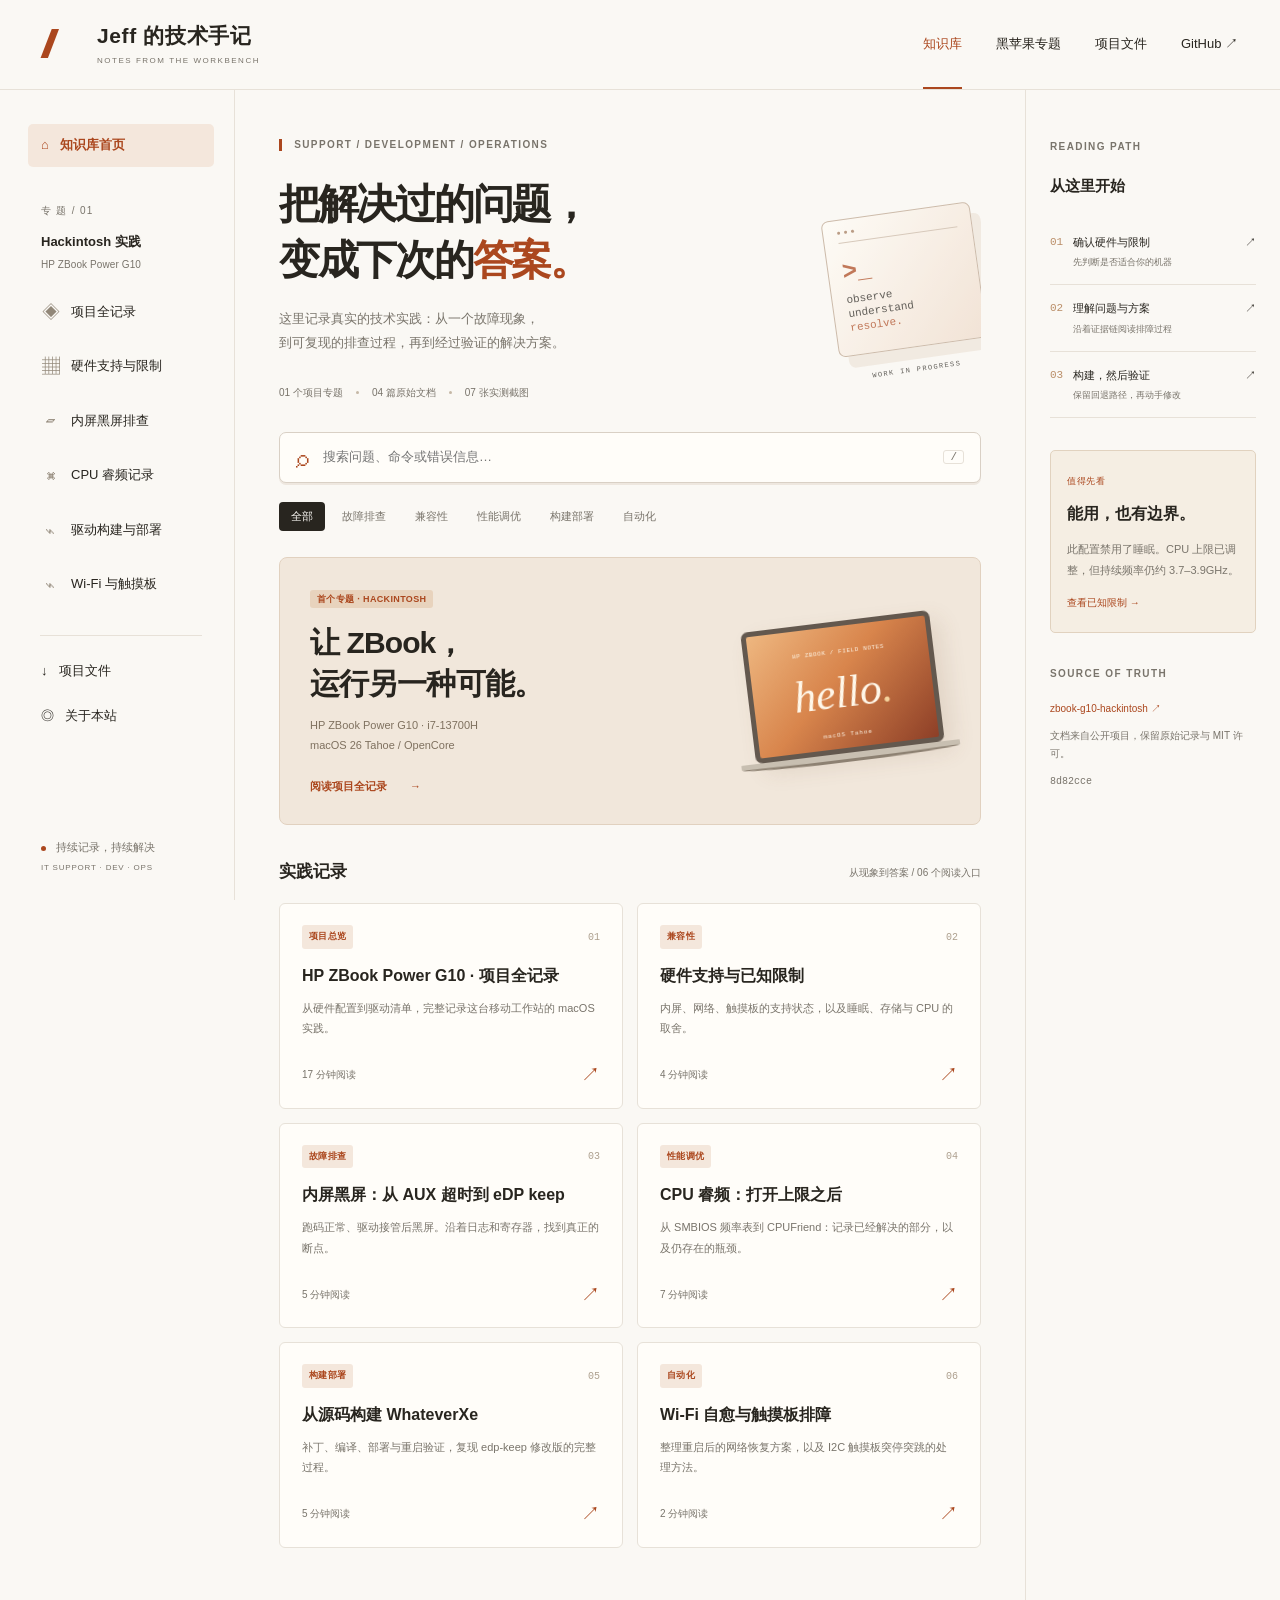
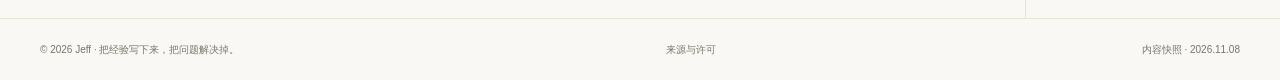
==== index.html @ 10a716d1 "Publish Hackintosh knowledge base Add ivory and orange knowledge-base design, full-text search, resp" ====
<!doctype html><html lang="zh-CN"><head><meta charset="utf-8"><meta name="viewport" content="width=device-width,initial-scale=1"><meta name="color-scheme" content="light"><meta name="description" content="Jeff 的个人技术知识库：IT 支持、开发与运维实践，HP ZBook Power G10 黑苹果配置与故障排查记录。"><title>知识库 · Jeff 的技术手记</title><link rel="icon" href="favicon.svg" type="image/svg+xml"><link rel="stylesheet" href="style.css"><script src="site.js" defer></script></head><body><a class="skip" href="#main">跳转到正文</a><header class="topbar"><a class="brand" href="index.html"><span class="brand-mark">//</span><span>Jeff 的技术手记<small>NOTES FROM THE WORKBENCH</small></span></a><nav class="top-nav" aria-label="主导航"><a href="index.html" aria-current="page">知识库</a><a href="overview.html">黑苹果专题</a><a href="files.html">项目文件</a><a href="https://github.com/EnormousKnob/zbook-g10-hackintosh" target="_blank" rel="noopener noreferrer">GitHub ↗</a></nav><button class="mobile-menu" aria-expanded="false" aria-controls="sidebar" aria-label="展开文档导航">☰</button></header><div class="layout"><aside class="sidebar" id="sidebar"><a class="side-home selected" href="index.html"><span>⌂</span> 知识库首页</a><p class="side-label">专 题 / 01</p><div class="side-topic">Hackintosh 实践<span>HP ZBook Power G10</span></div><nav aria-label="专题文档"><a href="overview.html" ><span class="nav-icon">◈</span>项目全记录</a><a href="hardware.html" ><span class="nav-icon">▦</span>硬件支持与限制</a><a href="display.html" ><span class="nav-icon">▱</span>内屏黑屏排查</a><a href="cpu.html" ><span class="nav-icon">⌘</span>CPU 睿频记录</a><a href="build.html" ><span class="nav-icon">⌁</span>驱动构建与部署</a><a href="wifi.html" ><span class="nav-icon">⌁</span>Wi-Fi 与触摸板</a></nav><div class="side-divider"></div><a class="" href="files.html"><span>↓</span> 项目文件</a><a class="" href="about.html"><span>◎</span> 关于本站</a><div class="sidebar-foot"><span class="status-dot"></span> 持续记录，持续解决<br><small>IT SUPPORT · DEV · OPS</small></div></aside><main id="main" tabindex="-1"><section class="hero"><p class="eyebrow"><span class="orange-line"></span> SUPPORT / DEVELOPMENT / OPERATIONS</p><h1>把解决过的问题，<br>变成下次的<span>答案。</span></h1><p class="hero-description">这里记录真实的技术实践：从一个故障现象，<br class="desktop-break">到可复现的排查过程，再到经过验证的解决方案。</p><div class="hero-meta"><span>01 个项目专题</span><i></i><span>04 篇原始文档</span><i></i><span>07 张实测截图</span></div><div class="hero-line-art" aria-hidden="true"><div class="art-window"><div><i></i><i></i><i></i></div><b>&gt;_</b><span>observe<br>understand<br><em>resolve.</em></span></div><div class="art-label">WORK IN PROGRESS</div></div></section><section class="library" aria-label="搜索技术文档"><label class="search-box"><span aria-hidden="true">⌕</span><input id="search" type="search" placeholder="搜索问题、命令或错误信息…" aria-label="搜索知识库"><kbd>/</kbd></label><div class="filter-row" aria-label="按主题筛选"><button class="active" data-filter="全部" aria-pressed="true">全部</button><button data-filter="故障排查" aria-pressed="false">故障排查</button><button data-filter="兼容性" aria-pressed="false">兼容性</button><button data-filter="性能调优" aria-pressed="false">性能调优</button><button data-filter="构建部署" aria-pressed="false">构建部署</button><button data-filter="自动化" aria-pressed="false">自动化</button></div><div id="search-results" hidden aria-live="polite"></div><div id="home-content"><a class="feature" href="overview.html"><div class="feature-copy"><span class="tag">首个专题 · HACKINTOSH</span><h2>让 ZBook，<br>运行另一种可能。</h2><p>HP ZBook Power G10 · i7-13700H<br>macOS 26 Tahoe / OpenCore</p><span class="feature-link">阅读项目全记录 <b>→</b></span></div><div class="device-art" aria-hidden="true"><div class="screen"><span>HP ZBOOK / FIELD NOTES</span><b>hello<span>.</span></b><small>macOS Tahoe</small></div><div class="device-base"></div></div></a><div class="section-title"><h2>实践记录</h2><span>从现象到答案 / 06 个阅读入口</span></div><div class="card-grid"><a class="article-card" data-search="hp zbook power g10 · 项目全记录 项目总览 从硬件配置到驱动清单，完整记录这台移动工作站的 macos 实践。" data-tag="项目总览" href="overview.html"><div class="card-top"><span class="tag">项目总览</span><span class="card-number">01</span></div><h3>HP ZBook Power G10 · 项目全记录</h3><p>从硬件配置到驱动清单，完整记录这台移动工作站的 macOS 实践。</p><div class="card-bottom"><span>17 分钟阅读</span><span class="arrow">↗</span></div></a><a class="article-card" data-search="硬件支持与已知限制 兼容性 内屏、网络、触摸板的支持状态，以及睡眠、存储与 cpu 的取舍。" data-tag="兼容性" href="hardware.html"><div class="card-top"><span class="tag">兼容性</span><span class="card-number">02</span></div><h3>硬件支持与已知限制</h3><p>内屏、网络、触摸板的支持状态，以及睡眠、存储与 CPU 的取舍。</p><div class="card-bottom"><span>4 分钟阅读</span><span class="arrow">↗</span></div></a><a class="article-card" data-search="内屏黑屏：从 aux 超时到 edp keep 故障排查 跑码正常、驱动接管后黑屏。沿着日志和寄存器，找到真正的断点。" data-tag="故障排查" href="display.html"><div class="card-top"><span class="tag">故障排查</span><span class="card-number">03</span></div><h3>内屏黑屏：从 AUX 超时到 eDP keep</h3><p>跑码正常、驱动接管后黑屏。沿着日志和寄存器，找到真正的断点。</p><div class="card-bottom"><span>5 分钟阅读</span><span class="arrow">↗</span></div></a><a class="article-card" data-search="cpu 睿频：打开上限之后 性能调优 从 smbios 频率表到 cpufriend：记录已经解决的部分，以及仍存在的瓶颈。" data-tag="性能调优" href="cpu.html"><div class="card-top"><span class="tag">性能调优</span><span class="card-number">04</span></div><h3>CPU 睿频：打开上限之后</h3><p>从 SMBIOS 频率表到 CPUFriend：记录已经解决的部分，以及仍存在的瓶颈。</p><div class="card-bottom"><span>7 分钟阅读</span><span class="arrow">↗</span></div></a><a class="article-card" data-search="从源码构建 whateverxe 构建部署 补丁、编译、部署与重启验证，复现 edp-keep 修改版的完整过程。" data-tag="构建部署" href="build.html"><div class="card-top"><span class="tag">构建部署</span><span class="card-number">05</span></div><h3>从源码构建 WhateverXe</h3><p>补丁、编译、部署与重启验证，复现 edp-keep 修改版的完整过程。</p><div class="card-bottom"><span>5 分钟阅读</span><span class="arrow">↗</span></div></a><a class="article-card" data-search="wi-fi 自愈与触摸板排障 自动化 整理重启后的网络恢复方案，以及 i2c 触摸板突停突跳的处理方法。" data-tag="自动化" href="wifi.html"><div class="card-top"><span class="tag">自动化</span><span class="card-number">06</span></div><h3>Wi-Fi 自愈与触摸板排障</h3><p>整理重启后的网络恢复方案，以及 I2C 触摸板突停突跳的处理方法。</p><div class="card-bottom"><span>2 分钟阅读</span><span class="arrow">↗</span></div></a></div><p class="filter-empty" hidden>这个分类下暂无内容。</p></div></section></main><aside class="right-rail"><div class="rail-section"><p class="eyebrow">READING PATH</p><h3>从这里开始</h3><a class="path-link" href="hardware.html"><b>01</b><span>确认硬件与限制<small>先判断是否适合你的机器</small></span>↗</a><a class="path-link" href="display.html"><b>02</b><span>理解问题与方案<small>沿着证据链阅读排障过程</small></span>↗</a><a class="path-link" href="build.html"><b>03</b><span>构建，然后验证<small>保留回退路径，再动手修改</small></span>↗</a></div><div class="rail-note"><span>值得先看</span><h3>能用，也有边界。</h3><p>此配置禁用了睡眠。CPU 上限已调整，但持续频率仍约 3.7–3.9GHz。</p><a href="hardware.html">查看已知限制 →</a></div><div class="rail-source"><p class="eyebrow">SOURCE OF TRUTH</p><a href="https://github.com/EnormousKnob/zbook-g10-hackintosh">zbook-g10-hackintosh ↗</a><p>文档来自公开项目，保留原始记录与 MIT 许可。</p><code>8d82cce</code></div></aside></div><footer class="site-footer"><span>© 2026 Jeff · 把经验写下来，把问题解决掉。</span><a href="about.html">来源与许可</a><span>内容快照 · 2026.11.08</span></footer><div class="toast" role="status" aria-live="polite"></div></body></html>
---- style.css ----
:root{--paper:#faf8f4;--card:#fffdf9;--ink:#28251f;--muted:#79746b;--line:#e7e1d8;--orange:#ab471e;--wash:#f4e7dc;--soft:#f2eee7}*{box-sizing:border-box}html{scroll-behavior:smooth;scroll-padding-top:100px}body{margin:0;background:var(--paper);color:var(--ink);font-family:-apple-system,BlinkMacSystemFont,"Segoe UI","Microsoft YaHei",sans-serif;font-size:14px;line-height:1.75}a{color:inherit;text-decoration:none}button,input{font:inherit}button,a,input{touch-action:manipulation}button{cursor:pointer}a:focus-visible,button:focus-visible,input:focus-visible,summary:focus-visible{outline:3px solid #c57651;outline-offset:4px}a:hover{color:var(--orange)}.topbar{height:90px;border-bottom:1px solid var(--line);display:flex;align-items:center;justify-content:space-between;padding:0 42px;position:sticky;top:0;background:rgba(250,248,244,.97);z-index:20}.brand{display:flex;align-items:center;gap:15px;font-size:21px;font-weight:750;letter-spacing:.03em;line-height:1.25}.brand-mark{font-size:39px;color:var(--orange);font-style:italic;font-weight:900;letter-spacing:-8px;width:40px}.brand small{display:block;font-size:8px;letter-spacing:.19em;color:var(--muted);margin-top:6px;font-weight:500}.top-nav{display:flex;align-items:center;gap:34px;font-size:13px}.top-nav a[aria-current]{color:var(--orange);position:relative}.top-nav a[aria-current]:after{content:"";height:2px;background:var(--orange);position:absolute;bottom:-33px;left:0;right:0}.layout{max-width:1680px;margin:auto;display:grid;grid-template-columns:235px minmax(0,1fr) 255px;min-height:calc(100vh - 165px)}.sidebar{position:sticky;top:90px;height:calc(100vh - 90px);padding:34px 20px 24px 28px;border-right:1px solid var(--line);font-size:13px;overflow:auto;display:flex;flex-direction:column}.sidebar a{display:flex;align-items:center;gap:11px;padding:10px 13px;border-radius:5px;margin-bottom:3px}.sidebar a.selected{color:var(--orange);background:var(--wash);font-weight:650}.side-label{font-size:10px;letter-spacing:.13em;color:var(--muted);margin:32px 13px 12px}.side-topic{font-weight:700;margin:0 13px 13px}.side-topic span{display:block;color:var(--muted);font-size:10px;font-weight:400;letter-spacing:.01em;margin-top:2px}.nav-icon{font-size:18px;width:19px;text-align:center;color:#918778}.side-divider{border-top:1px solid var(--line);margin:21px 12px 14px}.sidebar-foot{margin-top:auto;padding:50px 13px 0;font-size:11px;color:var(--muted)}.sidebar-foot small{font-size:8px;letter-spacing:.1em}.status-dot{display:inline-block;width:5px;height:5px;border-radius:50%;background:var(--orange);margin-right:7px}.layout main{min-width:0;padding:46px 44px 70px}.right-rail{border-left:1px solid var(--line);padding:48px 24px;font-size:12px}.eyebrow{font-size:10px;letter-spacing:.14em;font-weight:650;color:var(--muted);margin:0 0 17px}.orange-line{display:inline-block;width:3px;height:12px;background:var(--orange);margin-right:8px;vertical-align:middle}.hero{position:relative;min-height:290px;padding:0 0 30px;overflow:hidden}.hero h1{font-size:clamp(30px,3.2vw,46px);letter-spacing:-.055em;line-height:1.37;margin:22px 0 19px;font-weight:780;position:relative;z-index:2}.hero h1 span{color:var(--orange)}.hero-description{color:var(--muted);font-size:13px;line-height:1.9;position:relative;z-index:2}.hero-meta{display:flex;align-items:center;gap:13px;font-size:10px;color:var(--muted);margin-top:28px}.hero-meta i{height:3px;width:3px;border-radius:50%;background:#c5b8a6}.hero-line-art{position:absolute;right:0;top:75px;width:150px;transform:rotate(-8deg);opacity:.72}.art-window{border:1px solid #bca48e;border-radius:7px;background:linear-gradient(130deg,#fffdf7,#eedbca);box-shadow:9px 12px 0 #eee5da;padding:11px 14px 19px}.art-window>div{display:flex;gap:4px;border-bottom:1px solid #cab8a6;padding-bottom:8px}.art-window i{height:3px;width:3px;background:#a27a5c;border-radius:50%}.art-window b{display:block;color:var(--orange);font-size:25px;padding-top:6px}.art-window>span{font-family:monospace;font-size:11px;line-height:1.3;display:block}.art-window em{font-style:normal;color:var(--orange)}.art-label{font:7px monospace;letter-spacing:.2em;margin-top:18px;text-align:center}.search-box{display:flex;align-items:center;gap:12px;background:var(--card);border:1px solid #d9d0c5;border-radius:7px;padding:12px 16px;box-shadow:0 2px 0 #eee7df}.search-box>span{font-size:25px;line-height:1;color:var(--orange)}.search-box input{min-width:0;width:100%;border:0;background:transparent;outline:none;color:var(--ink);font-size:13px}.search-box kbd{font:11px monospace;border:1px solid var(--line);padding:0 6px;color:var(--muted);border-radius:3px}.filter-row{display:flex;gap:5px;flex-wrap:wrap;margin:19px 0 26px}.filter-row button{border:0;background:transparent;padding:5px 12px;border-radius:4px;font-size:11px;color:var(--muted)}.filter-row button.active{background:var(--ink);color:var(--paper)}.feature{display:flex;position:relative;min-height:245px;background:#f1e7db;border:1px solid #e1d1bf;border-radius:8px;padding:27px 30px;overflow:hidden}.tag{font-size:9px;font-weight:650;color:var(--orange);background:var(--wash);padding:4px 7px;border-radius:3px;letter-spacing:.04em;white-space:nowrap}.feature .tag{background:#e8d3bd}.feature h2{font-size:30px;line-height:1.35;letter-spacing:-.03em;margin:14px 0 12px}.feature p{font-size:11px;color:#7f715f;line-height:1.8;margin:0 0 17px}.feature-link{font-size:11px;color:var(--orange);font-weight:650}.feature-link b{margin-left:20px}.device-art{position:absolute;right:6%;top:63px;width:190px;transform:rotate(-7deg)}.screen{height:132px;border:5px solid #63584e;border-radius:7px;background:linear-gradient(135deg,#eeb780,#d8854c 45%,#8d3f27);box-shadow:9px 10px 22px #76512e20;text-align:center;padding-top:10px;color:#fff7e9}.screen>span{font:6px monospace;letter-spacing:.1em}.screen b{display:block;font:italic 44px Georgia,serif;line-height:1.2;margin-top:6px}.screen b span{color:#f5d49e}.screen small{font:6px monospace;letter-spacing:.15em}.device-base{background:#c8bfb1;height:9px;width:220px;margin-left:-15px;border-radius:1px 1px 50% 50%;border-bottom:3px solid #8d8172}.section-title{display:flex;align-items:center;justify-content:space-between;margin:32px 0 16px}.section-title h2{font-size:17px;margin:0}.section-title>span{font-size:10px;color:var(--muted)}.card-grid{display:grid;grid-template-columns:repeat(2,minmax(0,1fr));gap:14px}.article-card{padding:21px 22px 16px;background:var(--card);border:1px solid var(--line);border-radius:6px;display:flex;flex-direction:column;transition:border-color .2s,transform .2s}.article-card:hover{border-color:#c49b7a;transform:translateY(-2px)}.card-top,.card-bottom{display:flex;justify-content:space-between;align-items:center}.card-number{font:10px monospace;color:#ad9f8e}.article-card h3{font-size:16px;line-height:1.55;margin:15px 0 9px;color:var(--ink)}.article-card p{font-size:11px;line-height:1.85;color:var(--muted);margin:0 0 20px}.card-bottom{margin-top:auto;font-size:10px;color:var(--muted)}.arrow{font-size:19px;color:var(--orange)}.right-rail h3{font-size:15px;margin:0 0 20px}.path-link{display:flex;gap:10px;align-items:flex-start;padding:14px 0;border-bottom:1px solid var(--line);font-size:11px}.path-link b{font:11px monospace;color:#ba8e68;margin-top:3px}.path-link span{flex:1}.path-link small{display:block;color:var(--muted);font-size:9px;margin-top:3px;line-height:1.7}.rail-note{border:1px solid #e1d2bf;background:#f5eee3;border-radius:5px;padding:19px 16px;margin:32px 0}.rail-note>span{font-size:9px;letter-spacing:.08em;color:var(--orange)}.rail-note h3{margin:9px 0;font-size:16px}.rail-note p{color:var(--muted);font-size:11px;line-height:1.9}.rail-note a{font-size:10px;color:var(--orange)}.rail-source{font-size:10px;color:var(--muted);overflow-wrap:anywhere;margin-top:28px}.rail-source a{color:var(--orange);font-size:10px}.rail-source code{font:10px monospace}.site-footer{border-top:1px solid var(--line);padding:22px 40px;display:flex;justify-content:space-between;font-size:10px;color:var(--muted);gap:15px}.mobile-menu{display:none}.breadcrumb{font-size:11px;color:var(--muted);display:flex;gap:10px;flex-wrap:wrap;margin-bottom:24px}.article-meta{display:flex;gap:15px;align-items:center;font-size:10px;color:var(--muted);margin-bottom:18px}.article-source-note{font-size:11px;border-left:2px solid #bd734a;background:#f4ede3;padding:11px 14px;color:#7a6957;margin-bottom:28px}.article-source-note a{text-decoration:underline}.prose{font-size:14px;line-height:1.95;overflow-wrap:anywhere}.prose h1{font-size:31px;line-height:1.45;letter-spacing:-.03em;margin:0 0 24px}.prose h2{font-size:22px;margin:44px 0 18px;padding-bottom:9px;border-bottom:1px solid var(--line)}.prose h3{font-size:17px;margin:28px 0 14px}.prose p{margin:16px 0}.prose a{color:var(--orange);text-decoration:underline;text-underline-offset:3px}.prose ul,.prose ol{padding-left:23px}.prose li{margin:6px 0}.prose blockquote{margin:22px 0;padding:3px 19px;background:#f1e9de;border-left:3px solid #b78056;color:#665745}.prose code{font-family:Consolas,"SFMono-Regular",monospace;font-size:.85em;background:#f0e9df;padding:2px 5px;border-radius:3px;word-break:break-word}.code-block{position:relative}.prose pre{background:#2d2a25;color:#f1e5d7;border-radius:6px;padding:38px 20px 20px;overflow:auto;font-size:12px;line-height:1.8;tab-size:4}.prose pre code{background:none;padding:0;color:inherit;word-break:normal}.copy-code{position:absolute;top:7px;right:9px;border:1px solid #63584c;color:#e9d4bd;background:#39352f;border-radius:4px;font-size:10px;padding:2px 9px}.table-scroll{max-width:100%;overflow:auto;margin:23px 0;border:1px solid var(--line);border-radius:5px}.prose table{border-collapse:collapse;width:100%;min-width:420px;font-size:12px;line-height:1.75}.prose th,.prose td{padding:11px 13px;border-bottom:1px solid var(--line);text-align:left;vertical-align:top}.prose th{background:#eee6db;white-space:nowrap;font-weight:600}.prose tr:last-child td{border-bottom:0}.prose tr:nth-child(even) td{background:#f6f2ec}.prose img{max-width:100%;height:auto;border-radius:4px;cursor:zoom-in}.prose hr{border:0;border-top:1px solid var(--line);margin:38px 0}.prose summary{cursor:pointer;color:var(--orange);padding:10px 0}.toc{position:sticky;top:125px;max-height:65vh;overflow:auto}.toc a{display:block;font-size:11px;line-height:1.65;margin:0 0 12px;color:var(--muted);border-left:1px solid var(--line);padding-left:12px}.toc a:hover,.toc a.current{color:var(--orange);border-color:var(--orange)}.article-end{border-top:1px solid var(--line);margin-top:40px;padding-top:18px;display:flex;flex-wrap:wrap;gap:12px;font-size:10px;justify-content:space-between;color:var(--muted)}.article-end a{color:var(--orange)}.page-title{font-size:34px;line-height:1.5;margin:10px 0 16px;letter-spacing:-.03em}.lead{color:var(--muted);font-size:14px}.notice{background:#f4e9dc;border-left:3px solid var(--orange);padding:16px 20px;margin:28px 0;font-size:12px}.notice p{margin:8px 0}.notice a{text-decoration:underline;color:var(--orange)}.download-group{margin:34px 0}.download-group h2{font-size:18px}.download-row{display:flex;align-items:center;justify-content:space-between;gap:15px;padding:13px 15px;border:1px solid var(--line);border-bottom:0;background:var(--card);font-size:11px;overflow-wrap:anywhere}.download-row:last-child{border-bottom:1px solid var(--line)}.download-row small{display:block;font-size:9px;color:var(--muted)}.download-row>span:last-child{white-space:nowrap;color:var(--muted);font-size:10px}.button{display:inline-block;background:var(--orange);color:white;padding:10px 20px;border-radius:5px;margin-top:20px}.button:hover{color:white;background:#883b1c}.skip{position:fixed;top:-100px;left:15px;background:var(--ink);color:white;padding:10px;z-index:99}.skip:focus{top:10px}.toast{position:fixed;bottom:25px;left:50%;transform:translateX(-50%);background:var(--ink);color:var(--paper);border-radius:6px;padding:9px 18px;z-index:50;opacity:0;pointer-events:none;font-size:12px}.toast.visible{opacity:1}.search-summary{font-size:12px;color:var(--muted);margin:22px 0}.search-result{display:block;padding:18px 0;border-bottom:1px solid var(--line)}.search-result h3{font-size:16px;margin:0 0 8px}.search-result p{font-size:12px;color:var(--muted);margin:5px 0;overflow-wrap:anywhere}.search-result small{font-size:10px;color:var(--orange)}[hidden]{display:none!important}dialog{border:0;padding:10px;background:var(--paper);max-width:94vw;max-height:94vh;border-radius:6px}dialog::backdrop{background:#211b15d9}dialog img{max-width:87vw;max-height:82vh;display:block}dialog button{display:block;margin:0 0 8px auto;background:var(--ink);color:white;border:0;padding:5px 13px;border-radius:3px}
@media(min-width:1500px){.layout main{padding:50px 58px 80px}.hero h1{font-size:49px}.hero-line-art{right:20px;width:170px}.device-art{width:220px}.screen{height:145px}.device-base{width:250px}}
@media(max-width:1220px){.layout{grid-template-columns:210px minmax(0,1fr)}.right-rail{display:none}.layout main{padding:38px 36px 65px}.sidebar{padding-left:18px}.hero-line-art{right:20px}.topbar{padding:0 28px}}
@media(max-width:800px){.layout{grid-template-columns:180px minmax(0,1fr)}.sidebar{padding:25px 10px;font-size:11px}.sidebar a{padding:9px 8px;gap:8px}.layout main{padding:30px 25px 50px}.hero h1{font-size:32px}.hero-line-art{display:none}.top-nav{gap:18px;font-size:11px}.brand{font-size:17px}.feature{padding:24px;min-height:220px}.feature h2{font-size:25px}.device-art{right:15px;top:86px;width:120px;opacity:.65}.screen{height:90px;border-width:3px}.screen b{font-size:27px}.screen>span{font-size:4px}.device-base{width:140px;margin-left:-10px}.card-grid{grid-template-columns:1fr}.hero-meta{gap:8px;font-size:9px}.section-title>span{font-size:9px}.prose h1{font-size:27px}}
@media(max-width:600px){.topbar{height:74px;padding:0 20px}.brand{font-size:17px;gap:10px}.brand-mark{font-size:32px;width:33px}.brand small{font-size:7px}.top-nav{display:none}.mobile-menu{display:block;background:none;border:1px solid var(--line);border-radius:4px;font-size:19px;padding:2px 10px;color:var(--orange)}.layout{display:block}.sidebar{display:none;position:fixed;top:74px;left:0;width:265px;height:calc(100dvh - 74px);z-index:19;background:var(--paper);box-shadow:10px 0 40px #29211b25;font-size:13px;padding:22px}.sidebar.open{display:flex}.layout main{padding:30px 22px 50px}.hero{min-height:290px}.hero h1{font-size:35px;margin-top:24px}.hero .eyebrow{font-size:8px;letter-spacing:.1em}.hero-description{font-size:12px}.hero-meta{font-size:9px;margin-top:25px;gap:10px}.search-box{padding:12px}.filter-row{gap:2px;margin:16px 0 22px}.filter-row button{padding:5px 9px;font-size:10px}.feature{padding:24px;min-height:245px}.feature h2{font-size:29px}.device-art{width:125px;top:98px;right:14px;opacity:.8}.screen{height:95px}.device-base{width:145px}.section-title{margin-top:28px}.section-title>span{font-size:8px}.article-card{padding:20px}.site-footer{padding:22px;flex-wrap:wrap;font-size:9px}.site-footer>span:last-child{width:100%}.prose{font-size:13px}.prose h1{font-size:27px}.prose h2{font-size:20px}.prose h3{font-size:16px}.page-title{font-size:29px}.article-source-note{font-size:10px}.breadcrumb{font-size:10px}.download-row{padding:12px 10px}.article-meta{font-size:9px}.desktop-break{display:none}}
@media(prefers-reduced-motion:reduce){html{scroll-behavior:auto}*{transition:none!important}}
@media(max-width:600px){.device-art{display:none}.feature{min-height:240px}}
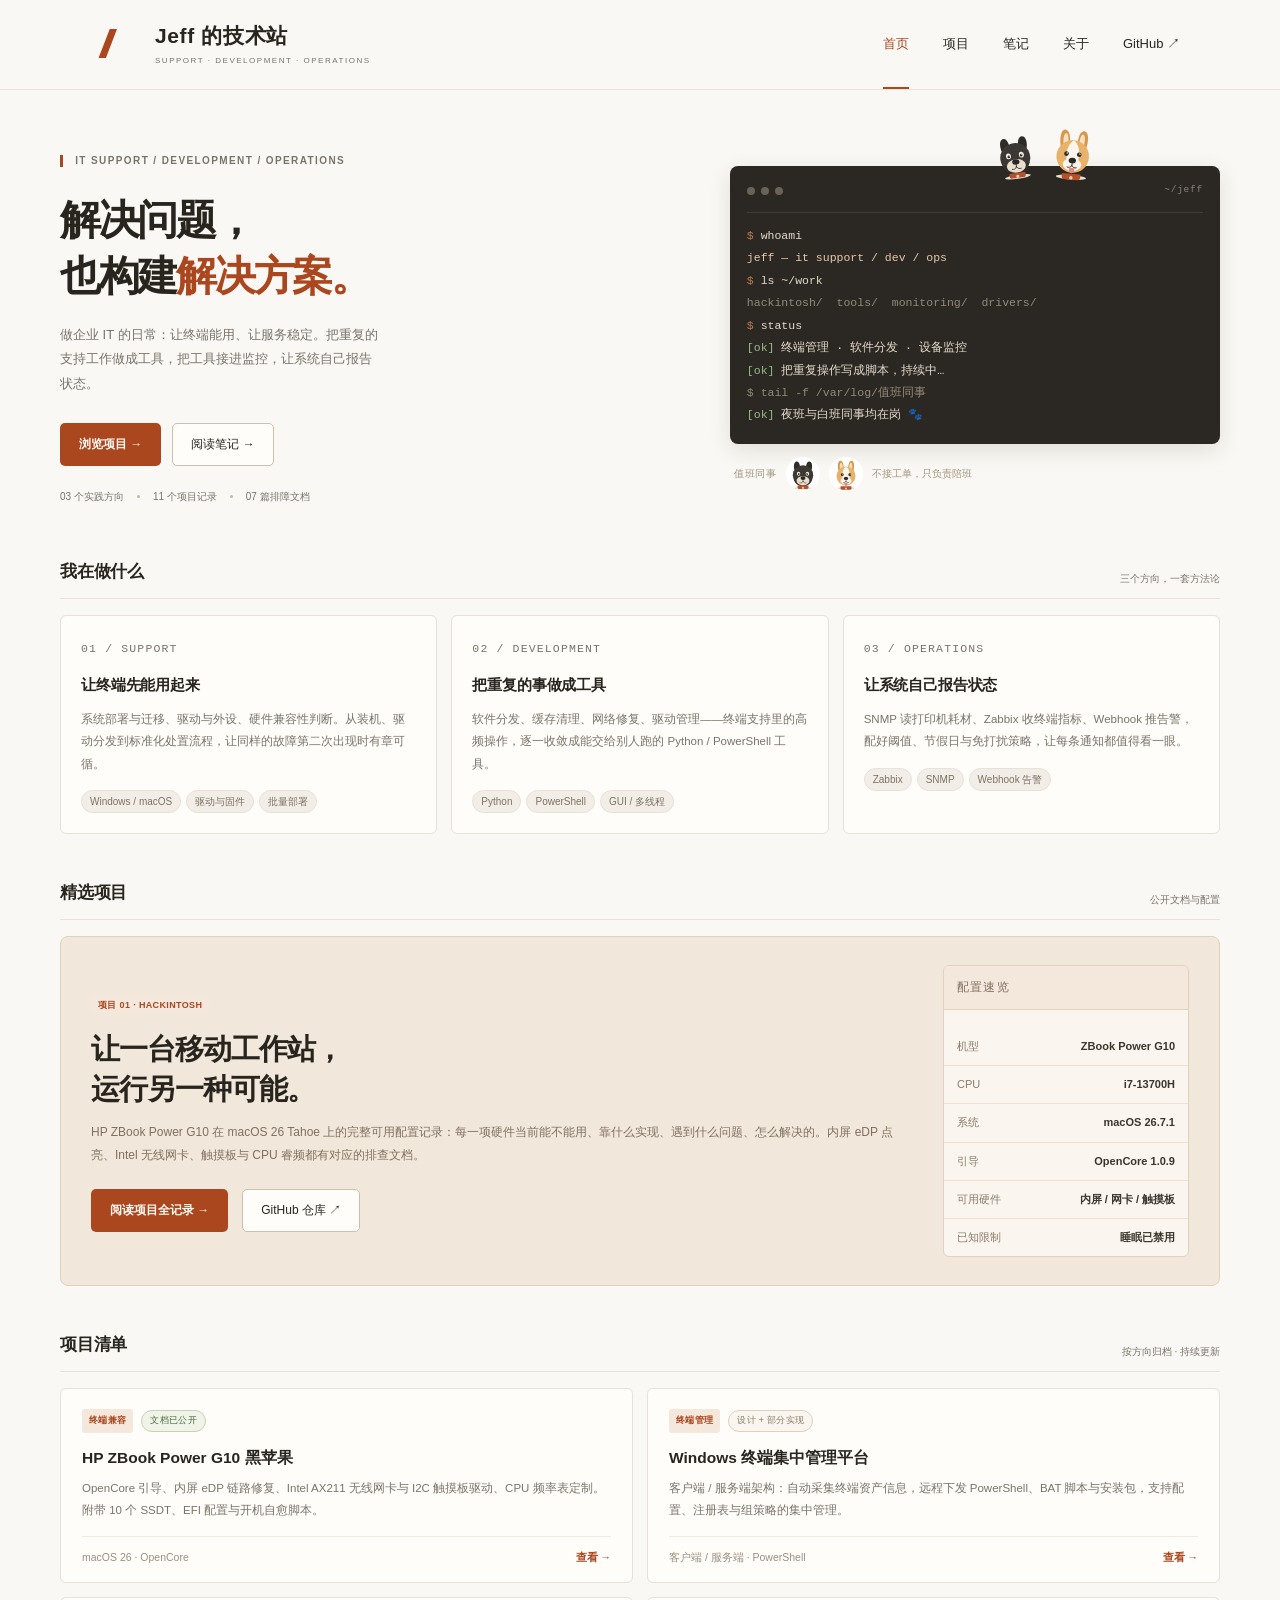
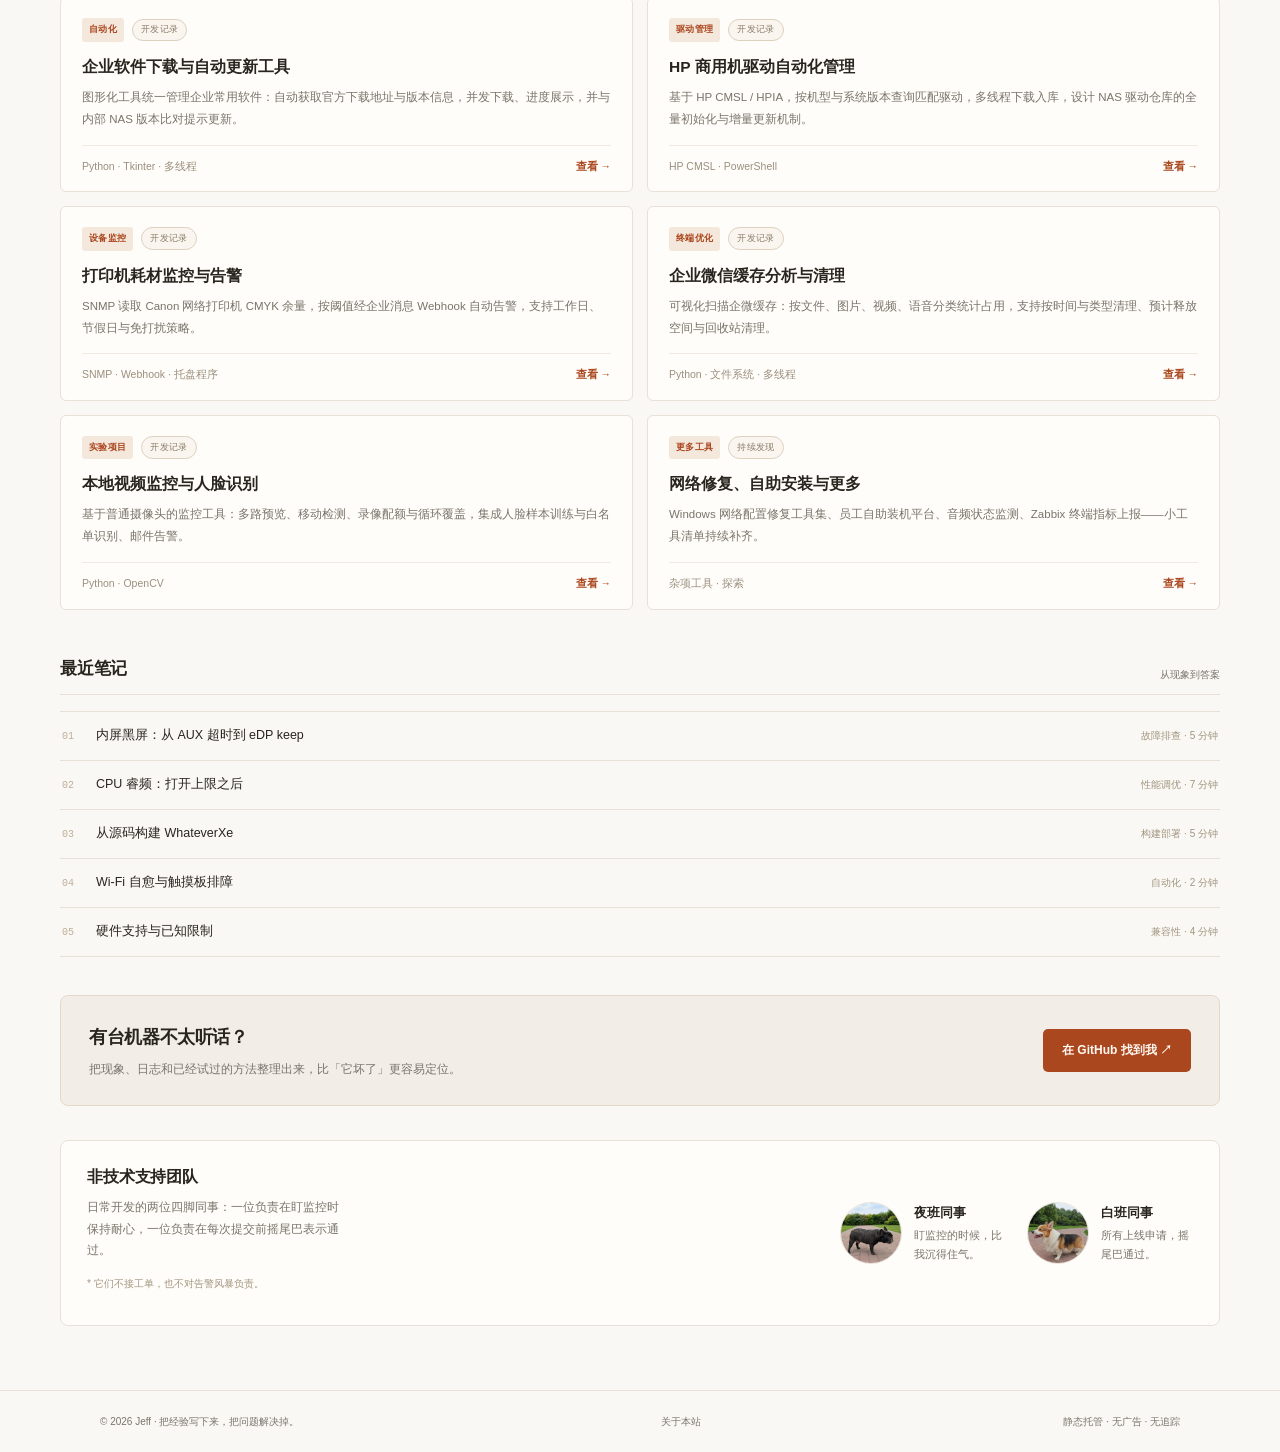
==== commit 06d32db7: "重构为个人技术站：首页/项目/笔记/关于 + 卡通小狗 + Cloudflare Pages 部署配置" ====
--- a/index.html
+++ b/index.html
@@ -1 +1,216 @@
-<!doctype html><html lang="zh-CN"><head><meta charset="utf-8"><meta name="viewport" content="width=device-width,initial-scale=1"><meta name="color-scheme" content="light"><meta name="description" content="Jeff 的个人技术知识库：IT 支持、开发与运维实践，HP ZBook Power G10 黑苹果配置与故障排查记录。"><title>知识库 · Jeff 的技术手记</title><link rel="icon" href="favicon.svg" type="image/svg+xml"><link rel="stylesheet" href="style.css"><script src="site.js" defer></script></head><body><a class="skip" href="#main">跳转到正文</a><header class="topbar"><a class="brand" href="index.html"><span class="brand-mark">//</span><span>Jeff 的技术手记<small>NOTES FROM THE WORKBENCH</small></span></a><nav class="top-nav" aria-label="主导航"><a href="index.html" aria-current="page">知识库</a><a href="overview.html">黑苹果专题</a><a href="files.html">项目文件</a><a href="https://github.com/EnormousKnob/zbook-g10-hackintosh" target="_blank" rel="noopener noreferrer">GitHub ↗</a></nav><button class="mobile-menu" aria-expanded="false" aria-controls="sidebar" aria-label="展开文档导航">☰</button></header><div class="layout"><aside class="sidebar" id="sidebar"><a class="side-home selected" href="index.html"><span>⌂</span> 知识库首页</a><p class="side-label">专 题 / 01</p><div class="side-topic">Hackintosh 实践<span>HP ZBook Power G10</span></div><nav aria-label="专题文档"><a href="overview.html" ><span class="nav-icon">◈</span>项目全记录</a><a href="hardware.html" ><span class="nav-icon">▦</span>硬件支持与限制</a><a href="display.html" ><span class="nav-icon">▱</span>内屏黑屏排查</a><a href="cpu.html" ><span class="nav-icon">⌘</span>CPU 睿频记录</a><a href="build.html" ><span class="nav-icon">⌁</span>驱动构建与部署</a><a href="wifi.html" ><span class="nav-icon">⌁</span>Wi-Fi 与触摸板</a></nav><div class="side-divider"></div><a class="" href="files.html"><span>↓</span> 项目文件</a><a class="" href="about.html"><span>◎</span> 关于本站</a><div class="sidebar-foot"><span class="status-dot"></span> 持续记录，持续解决<br><small>IT SUPPORT · DEV · OPS</small></div></aside><main id="main" tabindex="-1"><section class="hero"><p class="eyebrow"><span class="orange-line"></span> SUPPORT / DEVELOPMENT / OPERATIONS</p><h1>把解决过的问题，<br>变成下次的<span>答案。</span></h1><p class="hero-description">这里记录真实的技术实践：从一个故障现象，<br class="desktop-break">到可复现的排查过程，再到经过验证的解决方案。</p><div class="hero-meta"><span>01 个项目专题</span><i></i><span>04 篇原始文档</span><i></i><span>07 张实测截图</span></div><div class="hero-line-art" aria-hidden="true"><div class="art-window"><div><i></i><i></i><i></i></div><b>&gt;_</b><span>observe<br>understand<br><em>resolve.</em></span></div><div class="art-label">WORK IN PROGRESS</div></div></section><section class="library" aria-label="搜索技术文档"><label class="search-box"><span aria-hidden="true">⌕</span><input id="search" type="search" placeholder="搜索问题、命令或错误信息…" aria-label="搜索知识库"><kbd>/</kbd></label><div class="filter-row" aria-label="按主题筛选"><button class="active" data-filter="全部" aria-pressed="true">全部</button><button data-filter="故障排查" aria-pressed="false">故障排查</button><button data-filter="兼容性" aria-pressed="false">兼容性</button><button data-filter="性能调优" aria-pressed="false">性能调优</button><button data-filter="构建部署" aria-pressed="false">构建部署</button><button data-filter="自动化" aria-pressed="false">自动化</button></div><div id="search-results" hidden aria-live="polite"></div><div id="home-content"><a class="feature" href="overview.html"><div class="feature-copy"><span class="tag">首个专题 · HACKINTOSH</span><h2>让 ZBook，<br>运行另一种可能。</h2><p>HP ZBook Power G10 · i7-13700H<br>macOS 26 Tahoe / OpenCore</p><span class="feature-link">阅读项目全记录 <b>→</b></span></div><div class="device-art" aria-hidden="true"><div class="screen"><span>HP ZBOOK / FIELD NOTES</span><b>hello<span>.</span></b><small>macOS Tahoe</small></div><div class="device-base"></div></div></a><div class="section-title"><h2>实践记录</h2><span>从现象到答案 / 06 个阅读入口</span></div><div class="card-grid"><a class="article-card" data-search="hp zbook power g10 · 项目全记录 项目总览 从硬件配置到驱动清单，完整记录这台移动工作站的 macos 实践。" data-tag="项目总览" href="overview.html"><div class="card-top"><span class="tag">项目总览</span><span class="card-number">01</span></div><h3>HP ZBook Power G10 · 项目全记录</h3><p>从硬件配置到驱动清单，完整记录这台移动工作站的 macOS 实践。</p><div class="card-bottom"><span>17 分钟阅读</span><span class="arrow">↗</span></div></a><a class="article-card" data-search="硬件支持与已知限制 兼容性 内屏、网络、触摸板的支持状态，以及睡眠、存储与 cpu 的取舍。" data-tag="兼容性" href="hardware.html"><div class="card-top"><span class="tag">兼容性</span><span class="card-number">02</span></div><h3>硬件支持与已知限制</h3><p>内屏、网络、触摸板的支持状态，以及睡眠、存储与 CPU 的取舍。</p><div class="card-bottom"><span>4 分钟阅读</span><span class="arrow">↗</span></div></a><a class="article-card" data-search="内屏黑屏：从 aux 超时到 edp keep 故障排查 跑码正常、驱动接管后黑屏。沿着日志和寄存器，找到真正的断点。" data-tag="故障排查" href="display.html"><div class="card-top"><span class="tag">故障排查</span><span class="card-number">03</span></div><h3>内屏黑屏：从 AUX 超时到 eDP keep</h3><p>跑码正常、驱动接管后黑屏。沿着日志和寄存器，找到真正的断点。</p><div class="card-bottom"><span>5 分钟阅读</span><span class="arrow">↗</span></div></a><a class="article-card" data-search="cpu 睿频：打开上限之后 性能调优 从 smbios 频率表到 cpufriend：记录已经解决的部分，以及仍存在的瓶颈。" data-tag="性能调优" href="cpu.html"><div class="card-top"><span class="tag">性能调优</span><span class="card-number">04</span></div><h3>CPU 睿频：打开上限之后</h3><p>从 SMBIOS 频率表到 CPUFriend：记录已经解决的部分，以及仍存在的瓶颈。</p><div class="card-bottom"><span>7 分钟阅读</span><span class="arrow">↗</span></div></a><a class="article-card" data-search="从源码构建 whateverxe 构建部署 补丁、编译、部署与重启验证，复现 edp-keep 修改版的完整过程。" data-tag="构建部署" href="build.html"><div class="card-top"><span class="tag">构建部署</span><span class="card-number">05</span></div><h3>从源码构建 WhateverXe</h3><p>补丁、编译、部署与重启验证，复现 edp-keep 修改版的完整过程。</p><div class="card-bottom"><span>5 分钟阅读</span><span class="arrow">↗</span></div></a><a class="article-card" data-search="wi-fi 自愈与触摸板排障 自动化 整理重启后的网络恢复方案，以及 i2c 触摸板突停突跳的处理方法。" data-tag="自动化" href="wifi.html"><div class="card-top"><span class="tag">自动化</span><span class="card-number">06</span></div><h3>Wi-Fi 自愈与触摸板排障</h3><p>整理重启后的网络恢复方案，以及 I2C 触摸板突停突跳的处理方法。</p><div class="card-bottom"><span>2 分钟阅读</span><span class="arrow">↗</span></div></a></div><p class="filter-empty" hidden>这个分类下暂无内容。</p></div></section></main><aside class="right-rail"><div class="rail-section"><p class="eyebrow">READING PATH</p><h3>从这里开始</h3><a class="path-link" href="hardware.html"><b>01</b><span>确认硬件与限制<small>先判断是否适合你的机器</small></span>↗</a><a class="path-link" href="display.html"><b>02</b><span>理解问题与方案<small>沿着证据链阅读排障过程</small></span>↗</a><a class="path-link" href="build.html"><b>03</b><span>构建，然后验证<small>保留回退路径，再动手修改</small></span>↗</a></div><div class="rail-note"><span>值得先看</span><h3>能用，也有边界。</h3><p>此配置禁用了睡眠。CPU 上限已调整，但持续频率仍约 3.7–3.9GHz。</p><a href="hardware.html">查看已知限制 →</a></div><div class="rail-source"><p class="eyebrow">SOURCE OF TRUTH</p><a href="https://github.com/EnormousKnob/zbook-g10-hackintosh">zbook-g10-hackintosh ↗</a><p>文档来自公开项目，保留原始记录与 MIT 许可。</p><code>8d82cce</code></div></aside></div><footer class="site-footer"><span>© 2026 Jeff · 把经验写下来，把问题解决掉。</span><a href="about.html">来源与许可</a><span>内容快照 · 2026.11.08</span></footer><div class="toast" role="status" aria-live="polite"></div></body></html>+<!doctype html>
+<html lang="zh-CN">
+<head>
+<meta charset="utf-8">
+<meta name="viewport" content="width=device-width,initial-scale=1">
+<meta name="color-scheme" content="light">
+<meta name="description" content="Jeff 的个人技术站：IT 支持、开发与运维实践。记录故障排查过程、自动化方案与真实项目，包括 HP ZBook Power G10 黑苹果配置。">
+<title>Jeff · IT 支持 / 开发 / 运维</title>
+<link rel="icon" href="favicon.svg" type="image/svg+xml">
+<link rel="stylesheet" href="style.css">
+<script src="site.js" defer></script>
+</head>
+<body>
+<a class="skip" href="#main">跳转到正文</a>
+<header class="topbar">
+  <a class="brand" href="index.html"><span class="brand-mark">//</span><span>Jeff 的技术站<small>SUPPORT · DEVELOPMENT · OPERATIONS</small></span></a>
+  <nav class="top-nav" aria-label="主导航">
+    <a href="index.html" aria-current="page">首页</a>
+    <a href="projects.html">项目</a>
+    <a href="notes.html">笔记</a>
+    <a href="about.html">关于</a>
+    <a href="https://github.com/EnormousKnob" target="_blank" rel="noopener noreferrer">GitHub ↗</a>
+  </nav>
+  <button class="mobile-menu" aria-expanded="false" aria-controls="sidebar" aria-label="展开导航">☰</button>
+</header>
+
+<main id="main" tabindex="-1">
+<div class="wrap page">
+
+  <section class="hero hero-split">
+    <div>
+      <p class="eyebrow"><span class="orange-line"></span> IT SUPPORT / DEVELOPMENT / OPERATIONS</p>
+      <h1>解决问题，<br>也构建<span>解决方案。</span></h1>
+      <p class="hero-description">做企业 IT 的日常：让终端能用、让服务稳定。把重复的支持工作做成工具，把工具接进监控，让系统自己报告状态。</p>
+      <div class="hero-actions">
+        <a class="btn btn-primary" href="projects.html">浏览项目 →</a>
+        <a class="btn btn-ghost" href="notes.html">阅读笔记 →</a>
+      </div>
+      <div class="hero-meta"><span>03 个实践方向</span><i></i><span>11 个项目记录</span><i></i><span>07 篇排障文档</span></div>
+    </div>
+    <div class="hero-right">
+    <img class="hero-peek peek-b" src="images/dog-noir.svg" alt="夜班同事：卡通法国斗牛犬从终端后面探头" width="52" height="52">
+    <img class="hero-peek" src="images/dog-corgi.svg" alt="白班同事：卡通柯基从终端后面探头" width="58" height="58">
+    <div class="shell" aria-label="终端简介">
+      <div class="shell-bar"><i></i><i></i><i></i><span>~/jeff</span></div>
+      <p><span class="pr">$</span> whoami</p>
+      <p class="hl">jeff — it support / dev / ops</p>
+      <p><span class="pr">$</span> ls ~/work</p>
+      <p class="dim">hackintosh/&nbsp; tools/&nbsp; monitoring/&nbsp; drivers/</p>
+      <p><span class="pr">$</span> status</p>
+      <p><span class="ok">[ok]</span> 终端管理 · 软件分发 · 设备监控</p>
+      <p><span class="ok">[ok]</span> 把重复操作写成脚本，持续中…</p>
+      <p><span class="dim">$ tail -f /var/log/值班同事</span></p>
+      <p><span class="ok">[ok]</span> 夜班与白班同事均在岗 🐾</p>
+    </div>
+    <div class="hero-dogs">
+      <span class="hero-dogs-label">值班同事</span>
+      <img src="images/dog-noir.svg" alt="夜班同事：黑色法国斗牛犬" title="夜班同事 · 盯监控的">
+      <img src="images/dog-corgi.svg" alt="白班同事：柯基" title="白班同事 · 摇尾巴通过的">
+      <span>不接工单，只负责陪班</span>
+    </div>
+    </div>
+  </section>
+
+  <div class="sec-head">
+    <h2>我在做什么</h2>
+    <span>三个方向，一套方法论</span>
+  </div>
+  <section class="pillars" aria-label="能力方向">
+    <article class="pillar">
+      <p class="pillar-num">01 / SUPPORT</p>
+      <h3>让终端先能用起来</h3>
+      <p>系统部署与迁移、驱动与外设、硬件兼容性判断。从装机、驱动分发到标准化处置流程，让同样的故障第二次出现时有章可循。</p>
+      <div class="chips"><span class="chip">Windows / macOS</span><span class="chip">驱动与固件</span><span class="chip">批量部署</span></div>
+    </article>
+    <article class="pillar">
+      <p class="pillar-num">02 / DEVELOPMENT</p>
+      <h3>把重复的事做成工具</h3>
+      <p>软件分发、缓存清理、网络修复、驱动管理——终端支持里的高频操作，逐一收敛成能交给别人跑的 Python / PowerShell 工具。</p>
+      <div class="chips"><span class="chip">Python</span><span class="chip">PowerShell</span><span class="chip">GUI / 多线程</span></div>
+    </article>
+    <article class="pillar">
+      <p class="pillar-num">03 / OPERATIONS</p>
+      <h3>让系统自己报告状态</h3>
+      <p>SNMP 读打印机耗材、Zabbix 收终端指标、Webhook 推告警，配好阈值、节假日与免打扰策略，让每条通知都值得看一眼。</p>
+      <div class="chips"><span class="chip">Zabbix</span><span class="chip">SNMP</span><span class="chip">Webhook 告警</span></div>
+    </article>
+  </section>
+
+  <div class="sec-head">
+    <h2>精选项目</h2>
+    <span>公开文档与配置</span>
+  </div>
+  <section class="showcase" aria-label="精选项目">
+    <div>
+      <span class="tag">项目 01 · HACKINTOSH</span>
+      <h2>让一台移动工作站，<br>运行另一种可能。</h2>
+      <p>HP ZBook Power G10 在 macOS 26 Tahoe 上的完整可用配置记录：每一项硬件当前能不能用、靠什么实现、遇到什么问题、怎么解决的。内屏 eDP 点亮、Intel 无线网卡、触摸板与 CPU 睿频都有对应的排查文档。</p>
+      <a class="btn btn-primary" href="overview.html">阅读项目全记录 →</a>
+      <a class="btn btn-ghost" href="https://github.com/EnormousKnob/zbook-g10-hackintosh" target="_blank" rel="noopener noreferrer">GitHub 仓库 ↗</a>
+    </div>
+    <div class="spec">
+      <p class="spec-head">配置速览</p>
+      <div class="spec-row"><span>机型</span><b>ZBook Power G10</b></div>
+      <div class="spec-row"><span>CPU</span><b>i7-13700H</b></div>
+      <div class="spec-row"><span>系统</span><b>macOS 26.7.1</b></div>
+      <div class="spec-row"><span>引导</span><b>OpenCore 1.0.9</b></div>
+      <div class="spec-row"><span>可用硬件</span><b>内屏 / 网卡 / 触摸板</b></div>
+      <div class="spec-row"><span>已知限制</span><b>睡眠已禁用</b></div>
+    </div>
+  </section>
+
+  <div class="sec-head">
+    <h2>项目清单</h2>
+    <span>按方向归档 · 持续更新</span>
+  </div>
+  <section class="proj-grid" aria-label="项目清单">
+    <a class="proj" href="overview.html">
+      <div class="proj-top"><span class="tag">终端兼容</span><span class="status live">文档已公开</span></div>
+      <h3>HP ZBook Power G10 黑苹果</h3>
+      <p>OpenCore 引导、内屏 eDP 链路修复、Intel AX211 无线网卡与 I2C 触摸板驱动、CPU 频率表定制。附带 10 个 SSDT、EFI 配置与开机自愈脚本。</p>
+      <div class="proj-foot"><span>macOS 26 · OpenCore</span><b>查看 →</b></div>
+    </a>
+    <a class="proj" href="projects.html#terminal">
+      <div class="proj-top"><span class="tag">终端管理</span><span class="status">设计 + 部分实现</span></div>
+      <h3>Windows 终端集中管理平台</h3>
+      <p>客户端 / 服务端架构：自动采集终端资产信息，远程下发 PowerShell、BAT 脚本与安装包，支持配置、注册表与组策略的集中管理。</p>
+      <div class="proj-foot"><span>客户端 / 服务端 · PowerShell</span><b>查看 →</b></div>
+    </a>
+    <a class="proj" href="projects.html#softdl">
+      <div class="proj-top"><span class="tag">自动化</span><span class="status">开发记录</span></div>
+      <h3>企业软件下载与自动更新工具</h3>
+      <p>图形化工具统一管理企业常用软件：自动获取官方下载地址与版本信息，并发下载、进度展示，并与内部 NAS 版本比对提示更新。</p>
+      <div class="proj-foot"><span>Python · Tkinter · 多线程</span><b>查看 →</b></div>
+    </a>
+    <a class="proj" href="projects.html#hpdrv">
+      <div class="proj-top"><span class="tag">驱动管理</span><span class="status">开发记录</span></div>
+      <h3>HP 商用机驱动自动化管理</h3>
+      <p>基于 HP CMSL / HPIA，按机型与系统版本查询匹配驱动，多线程下载入库，设计 NAS 驱动仓库的全量初始化与增量更新机制。</p>
+      <div class="proj-foot"><span>HP CMSL · PowerShell</span><b>查看 →</b></div>
+    </a>
+    <a class="proj" href="projects.html#snmp">
+      <div class="proj-top"><span class="tag">设备监控</span><span class="status">开发记录</span></div>
+      <h3>打印机耗材监控与告警</h3>
+      <p>SNMP 读取 Canon 网络打印机 CMYK 余量，按阈值经企业消息 Webhook 自动告警，支持工作日、节假日与免打扰策略。</p>
+      <div class="proj-foot"><span>SNMP · Webhook · 托盘程序</span><b>查看 →</b></div>
+    </a>
+    <a class="proj" href="projects.html#wecache">
+      <div class="proj-top"><span class="tag">终端优化</span><span class="status">开发记录</span></div>
+      <h3>企业微信缓存分析与清理</h3>
+      <p>可视化扫描企微缓存：按文件、图片、视频、语音分类统计占用，支持按时间与类型清理、预计释放空间与回收站清理。</p>
+      <div class="proj-foot"><span>Python · 文件系统 · 多线程</span><b>查看 →</b></div>
+    </a>
+    <a class="proj" href="projects.html#cam">
+      <div class="proj-top"><span class="tag">实验项目</span><span class="status">开发记录</span></div>
+      <h3>本地视频监控与人脸识别</h3>
+      <p>基于普通摄像头的监控工具：多路预览、移动检测、录像配额与循环覆盖，集成人脸样本训练与白名单识别、邮件告警。</p>
+      <div class="proj-foot"><span>Python · OpenCV</span><b>查看 →</b></div>
+    </a>
+    <a class="proj" href="projects.html">
+      <div class="proj-top"><span class="tag">更多工具</span><span class="status">持续发现</span></div>
+      <h3>网络修复、自助安装与更多</h3>
+      <p>Windows 网络配置修复工具集、员工自助装机平台、音频状态监测、Zabbix 终端指标上报——小工具清单持续补齐。</p>
+      <div class="proj-foot"><span>杂项工具 · 探索</span><b>查看 →</b></div>
+    </a>
+  </section>
+
+  <div class="sec-head">
+    <h2>最近笔记</h2>
+    <span>从现象到答案</span>
+  </div>
+  <section class="note-rows" aria-label="最近笔记">
+    <a class="note-row" href="display.html"><span class="idx">01</span><span class="ttl">内屏黑屏：从 AUX 超时到 eDP keep</span><span class="meta">故障排查 · 5 分钟</span></a>
+    <a class="note-row" href="cpu.html"><span class="idx">02</span><span class="ttl">CPU 睿频：打开上限之后</span><span class="meta">性能调优 · 7 分钟</span></a>
+    <a class="note-row" href="build.html"><span class="idx">03</span><span class="ttl">从源码构建 WhateverXe</span><span class="meta">构建部署 · 5 分钟</span></a>
+    <a class="note-row" href="wifi.html"><span class="idx">04</span><span class="ttl">Wi-Fi 自愈与触摸板排障</span><span class="meta">自动化 · 2 分钟</span></a>
+    <a class="note-row" href="hardware.html"><span class="idx">05</span><span class="ttl">硬件支持与已知限制</span><span class="meta">兼容性 · 4 分钟</span></a>
+  </section>
+
+  <section class="cta">
+    <div>
+      <h3>有台机器不太听话？</h3>
+      <p>把现象、日志和已经试过的方法整理出来，比「它坏了」更容易定位。</p>
+    </div>
+    <a class="btn btn-primary" href="https://github.com/EnormousKnob" target="_blank" rel="noopener noreferrer">在 GitHub 找到我 ↗</a>
+  </section>
+
+  <section class="dog-band" aria-label="非技术支持团队">
+    <div>
+      <h3>非技术支持团队</h3>
+      <p class="band-sub">日常开发的两位四脚同事：一位负责在盯监控时保持耐心，一位负责在每次提交前摇尾巴表示通过。</p>
+      <p class="dog-note">* 它们不接工单，也不对告警风暴负责。</p>
+    </div>
+    <div class="dog-cards">
+      <div class="dog">
+        <img src="images/dog-noir.jpg" alt="黑色法国斗牛犬，值夜班的那位">
+        <p><b>夜班同事</b>盯监控的时候，比我沉得住气。</p>
+      </div>
+      <div class="dog">
+        <img src="images/dog-corgi.jpg" alt="黄白柯基，负责微笑通过">
+        <p><b>白班同事</b>所有上线申请，摇尾巴通过。</p>
+      </div>
+    </div>
+  </section>
+
+</div>
+</main>
+
+<footer class="site-footer">
+  <span>© 2026 Jeff · 把经验写下来，把问题解决掉。</span>
+  <a href="about.html">关于本站</a>
+  <span>静态托管 · 无广告 · 无追踪</span>
+</footer>
+<div class="toast" role="status" aria-live="polite"></div>
+</body>
+</html>
--- a/style.css
+++ b/style.css
@@ -4,4 +4,113 @@
 @media(max-width:800px){.layout{grid-template-columns:180px minmax(0,1fr)}.sidebar{padding:25px 10px;font-size:11px}.sidebar a{padding:9px 8px;gap:8px}.layout main{padding:30px 25px 50px}.hero h1{font-size:32px}.hero-line-art{display:none}.top-nav{gap:18px;font-size:11px}.brand{font-size:17px}.feature{padding:24px;min-height:220px}.feature h2{font-size:25px}.device-art{right:15px;top:86px;width:120px;opacity:.65}.screen{height:90px;border-width:3px}.screen b{font-size:27px}.screen>span{font-size:4px}.device-base{width:140px;margin-left:-10px}.card-grid{grid-template-columns:1fr}.hero-meta{gap:8px;font-size:9px}.section-title>span{font-size:9px}.prose h1{font-size:27px}}
 @media(max-width:600px){.topbar{height:74px;padding:0 20px}.brand{font-size:17px;gap:10px}.brand-mark{font-size:32px;width:33px}.brand small{font-size:7px}.top-nav{display:none}.mobile-menu{display:block;background:none;border:1px solid var(--line);border-radius:4px;font-size:19px;padding:2px 10px;color:var(--orange)}.layout{display:block}.sidebar{display:none;position:fixed;top:74px;left:0;width:265px;height:calc(100dvh - 74px);z-index:19;background:var(--paper);box-shadow:10px 0 40px #29211b25;font-size:13px;padding:22px}.sidebar.open{display:flex}.layout main{padding:30px 22px 50px}.hero{min-height:290px}.hero h1{font-size:35px;margin-top:24px}.hero .eyebrow{font-size:8px;letter-spacing:.1em}.hero-description{font-size:12px}.hero-meta{font-size:9px;margin-top:25px;gap:10px}.search-box{padding:12px}.filter-row{gap:2px;margin:16px 0 22px}.filter-row button{padding:5px 9px;font-size:10px}.feature{padding:24px;min-height:245px}.feature h2{font-size:29px}.device-art{width:125px;top:98px;right:14px;opacity:.8}.screen{height:95px}.device-base{width:145px}.section-title{margin-top:28px}.section-title>span{font-size:8px}.article-card{padding:20px}.site-footer{padding:22px;flex-wrap:wrap;font-size:9px}.site-footer>span:last-child{width:100%}.prose{font-size:13px}.prose h1{font-size:27px}.prose h2{font-size:20px}.prose h3{font-size:16px}.page-title{font-size:29px}.article-source-note{font-size:10px}.breadcrumb{font-size:10px}.download-row{padding:12px 10px}.article-meta{font-size:9px}.desktop-break{display:none}}
 @media(prefers-reduced-motion:reduce){html{scroll-behavior:auto}*{transition:none!important}}
-@media(max-width:600px){.device-art{display:none}.feature{min-height:240px}}
+@media(max-width:600px){.device-art{display:none}.feature{min-height:240px}}
+
+/* ===== 个人站新增组件 ===== */
+.wrap{max-width:1160px;margin:0 auto;padding:0 40px}
+.page{padding:44px 0 64px}
+.hero-split{display:grid;grid-template-columns:minmax(0,1.12fr) minmax(0,.88fr);gap:46px;align-items:center;padding:18px 0 8px}
+.hero-split .hero-description{max-width:44ch}
+.hero-actions{display:flex;gap:11px;margin-top:26px;flex-wrap:wrap}
+.btn{display:inline-flex;align-items:center;gap:8px;font-size:12px;padding:10px 18px;border-radius:5px;border:1px solid transparent;transition:background .18s,border-color .18s}
+.btn-primary{background:var(--orange);color:#fff9f3;font-weight:650}
+.btn-primary:hover{background:#93401a;color:#fff9f3}
+.btn-ghost{border-color:#cdbfae;background:var(--card);color:var(--ink)}
+.btn-ghost:hover{border-color:var(--orange);color:var(--orange)}
+.shell{background:#2b2823;border-radius:8px;padding:15px 17px 17px;font-family:Consolas,"SFMono-Regular",monospace;font-size:11.5px;line-height:1.95;color:#e6dbcc;box-shadow:0 6px 22px #29211b1f}
+.shell-bar{display:flex;align-items:center;gap:6px;padding-bottom:12px;margin-bottom:12px;border-bottom:1px solid #413c34}
+.shell-bar i{width:8px;height:8px;border-radius:50%;background:#6a6257;display:block}
+.shell-bar span{margin-left:auto;font-size:9.5px;color:#8c8175;letter-spacing:.08em}
+.shell p{margin:0}
+.shell .pr{color:#c07a4e}
+.shell .ok{color:#93bd82}
+.shell .dim{color:#94897b}
+.shell .hl{color:#e8c9a8}
+.pillars{display:grid;grid-template-columns:repeat(3,minmax(0,1fr));gap:14px}
+.pillar{background:var(--card);border:1px solid var(--line);border-radius:6px;padding:22px 20px 20px;position:relative;transition:border-color .2s,transform .2s}
+.pillar:hover{border-color:#c49b7a;transform:translateY(-2px)}
+.pillar-num{font:10px/1 Consolas,monospace;letter-spacing:.1em;color:#bfae9a}
+.pillar h3{font-size:15px;margin:12px 0 9px;letter-spacing:-.01em}
+.pillar p{font-size:11.5px;line-height:1.95;color:var(--muted);margin:0}
+.chips{display:flex;flex-wrap:wrap;gap:5px;margin-top:15px}
+.chip{font-size:10px;color:#7c7264;border:1px solid var(--line);background:var(--soft);padding:2px 8px;border-radius:999px}
+.showcase{background:#f1e7db;border:1px solid #e1d1bf;border-radius:8px;padding:28px 30px;display:grid;grid-template-columns:minmax(0,1fr) 246px;gap:34px;align-items:center}
+.showcase h2{font-size:29px;line-height:1.38;letter-spacing:-.035em;margin:14px 0 12px}
+.showcase p{font-size:12px;line-height:1.9;color:#7f715f;margin:0 0 18px}
+.spec{border:1px solid #e1d1bf;border-radius:6px;overflow:hidden;background:#faf6ef}
+.spec-row{display:flex;justify-content:space-between;gap:12px;padding:9px 13px;font-size:11px;border-bottom:1px solid #eee2d2}
+.spec-row:last-child{border-bottom:0}
+.spec-row span{color:#8a7b68}
+.spec-row b{font-weight:600;color:#3b352d;text-align:right}
+.spec-head{padding:10px 13px;font-size:9.5px;letter-spacing:.1em;color:var(--orange);background:#f4e7dc;border-bottom:1px solid #e1d1bf}
+.proj-grid{display:grid;grid-template-columns:repeat(2,minmax(0,1fr));gap:14px}
+.proj{display:flex;flex-direction:column;background:var(--card);border:1px solid var(--line);border-radius:6px;padding:20px 21px 16px;transition:border-color .2s,transform .2s}
+.proj:hover{border-color:#c49b7a;transform:translateY(-2px)}
+.proj-top{display:flex;align-items:center;gap:8px;flex-wrap:wrap}
+.status{font-size:9px;letter-spacing:.03em;padding:2.5px 8px;border-radius:999px;border:1px solid #ddd0bf;color:#8a7b68;background:#faf6ef}
+.status.live{color:#4a6b3d;border-color:#c6d1b8;background:#eff3e8}
+.proj h3{font-size:15.5px;line-height:1.55;margin:13px 0 8px}
+.proj p{font-size:11.5px;line-height:1.9;color:var(--muted);margin:0 0 14px;flex:1}
+.proj-foot{font-size:10.5px;color:#9b8f7f;display:flex;justify-content:space-between;align-items:center;border-top:1px solid #f0eae1;padding-top:11px}
+.proj-foot b{color:var(--orange);font-weight:650}
+.note-rows{border-top:1px solid var(--line)}
+.note-row{display:flex;align-items:baseline;gap:14px;padding:13px 2px;border-bottom:1px solid var(--line);font-size:12.5px}
+.note-row .idx{font:10px Consolas,monospace;color:#bfae9a;flex:none;width:20px}
+.note-row .ttl{flex:1;min-width:0}
+.note-row .meta{font-size:10px;color:#a1947f;flex:none}
+.note-row:hover .ttl{color:var(--orange)}
+.cta{border:1px solid #e4d8c8;background:var(--soft);border-radius:8px;padding:26px 28px;display:flex;align-items:center;justify-content:space-between;gap:24px;margin-top:38px;flex-wrap:wrap}
+.cta h3{margin:0 0 6px;font-size:18px;letter-spacing:-.02em}
+.cta p{margin:0;font-size:11.5px;color:var(--muted)}
+.page-lede{font-size:13px;color:var(--muted);line-height:1.95;max-width:60ch;margin:0 0 8px}
+@media(min-width:1400px){.wrap{padding:0 52px}}
+@media(max-width:980px){.hero-split{grid-template-columns:1fr;gap:28px}.shell{max-width:420px}.pillars{grid-template-columns:1fr}.proj-grid{grid-template-columns:1fr}.showcase{grid-template-columns:1fr;gap:22px}}
+@media(max-width:600px){.wrap{padding:0 22px}.page{padding:28px 0 44px}.showcase{padding:22px}.showcase h2{font-size:24px}.pillar{padding:18px 17px}.hero h1{font-size:32px}.note-row{flex-wrap:wrap;gap:6px}.note-row .meta{width:100%;padding-left:34px}.cta{padding:20px}.shell{font-size:11px}}
+
+.hero.hero-split{min-height:0;overflow:visible}
+.hero-split .hero-meta{margin-top:22px}
+.sec-head{display:flex;align-items:flex-end;justify-content:space-between;gap:16px;margin:44px 0 16px;padding-bottom:11px;border-bottom:1px solid var(--line)}
+.sec-head h2{font-size:17px;margin:0;letter-spacing:-.01em}
+.sec-head span{font-size:10px;color:var(--muted)}
+
+.proj-block{padding:28px 0 24px;border-bottom:1px solid var(--line);scroll-margin-top:110px}
+.proj-block:first-of-type{border-top:1px solid var(--line)}
+.proj-block h2{font-size:20px;letter-spacing:-.02em;margin:13px 0 10px}
+.proj-block p{font-size:12.5px;color:var(--muted);line-height:1.95;margin:0 0 12px;max-width:72ch}
+.proj-block .links{display:flex;gap:10px;flex-wrap:wrap;margin-top:16px}
+.todo{font-size:11.5px;color:#7e6e5a;background:#f7f0e5;border-left:2px solid #d8b391;padding:10px 13px;line-height:1.85;max-width:70ch}
+.stack-row{display:flex;flex-wrap:wrap;gap:6px;margin:14px 0 4px}
+
+.pillars.four{grid-template-columns:repeat(4,minmax(0,1fr))}
+@media(max-width:980px){.pillars.four{grid-template-columns:1fr}}
+
+@media(min-width:1240px){.topbar{padding-left:calc((100vw - 1160px)/2 + 40px);padding-right:calc((100vw - 1160px)/2 + 40px)}.site-footer{padding-left:calc((100vw - 1160px)/2 + 40px);padding-right:calc((100vw - 1160px)/2 + 40px)}}
+.showcase .btn{display:inline-flex;margin:4px 10px 0 0}
+
+/* ===== 小狗同事 & 404 ===== */
+.dog-band{display:grid;grid-template-columns:minmax(0,1fr) auto;gap:26px;align-items:center;border:1px solid var(--line);border-radius:8px;background:var(--card);padding:22px 26px;margin-top:34px}
+.dog-band h3{margin:0 0 6px;font-size:16px;letter-spacing:-.01em}
+.dog-band .band-sub{font-size:11.5px;color:var(--muted);line-height:1.85;margin:0;max-width:40ch}
+.dog-cards{display:flex;gap:22px;flex-wrap:wrap}
+.dog{display:flex;align-items:center;gap:12px}
+.dog img{width:62px;height:62px;border-radius:50%;object-fit:cover;border:1px solid var(--line)}
+.dog p{margin:0;font-size:11px;color:var(--muted);line-height:1.7;max-width:15ch}
+.dog b{display:block;font-size:12.5px;color:var(--ink);font-weight:650;margin-bottom:2px}
+.dog-note{font-size:10px;color:#a1947f;margin-top:14px}
+.dog-404{width:210px;height:130px;object-fit:cover;border-radius:6px;border:1px solid var(--line);display:block;margin:20px 0 22px}
+@media(max-width:980px){.dog-band{grid-template-columns:1fr}}
+
+/* ===== 首屏值班同事 ===== */
+.hero-right{display:flex;flex-direction:column;gap:13px;min-width:0}
+.hero-dogs{display:flex;align-items:center;gap:9px;padding:0 4px;flex-wrap:wrap}
+.hero-dogs img{width:32px;height:32px;border-radius:50%;object-fit:cover;border:1px solid #ddd0bf;background:#fff}
+.hero-dogs-label{font-size:10px;letter-spacing:.08em;color:#a1947f}
+.hero-dogs span:last-child{font-size:10px;color:#a1947f}
+@media(max-width:980px){.hero-dogs{max-width:420px}}
+
+/* ===== 卡通小狗探头 ===== */
+.hero-right{position:relative}
+.hero-peek{position:absolute;top:-42px;right:118px;width:58px;height:58px;z-index:3;transform:rotate(5deg)}
+.hero-peek.peek-b{top:-35px;right:180px;width:50px;height:50px;transform:rotate(-8deg)}
+.hero-dogs img{width:34px;height:34px;border:0}
+@media(max-width:980px){.hero-peek{display:none}}
